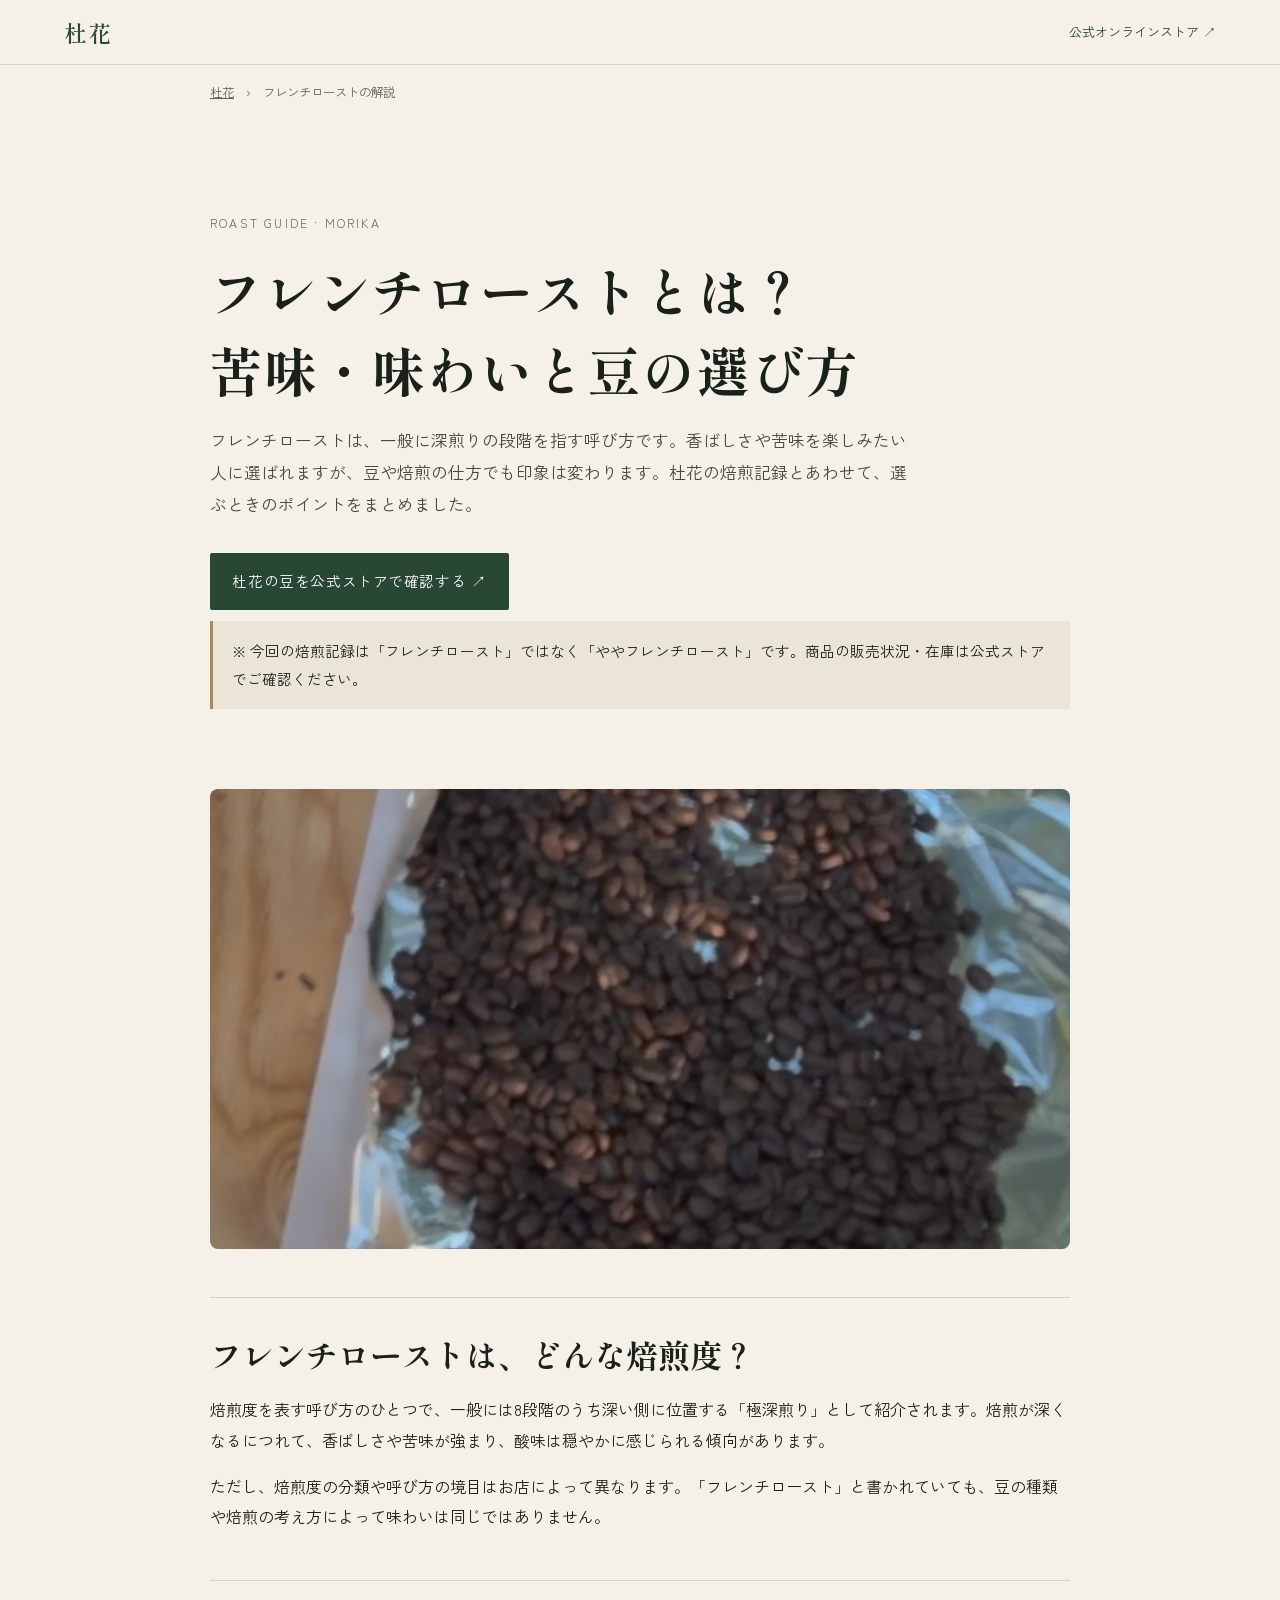
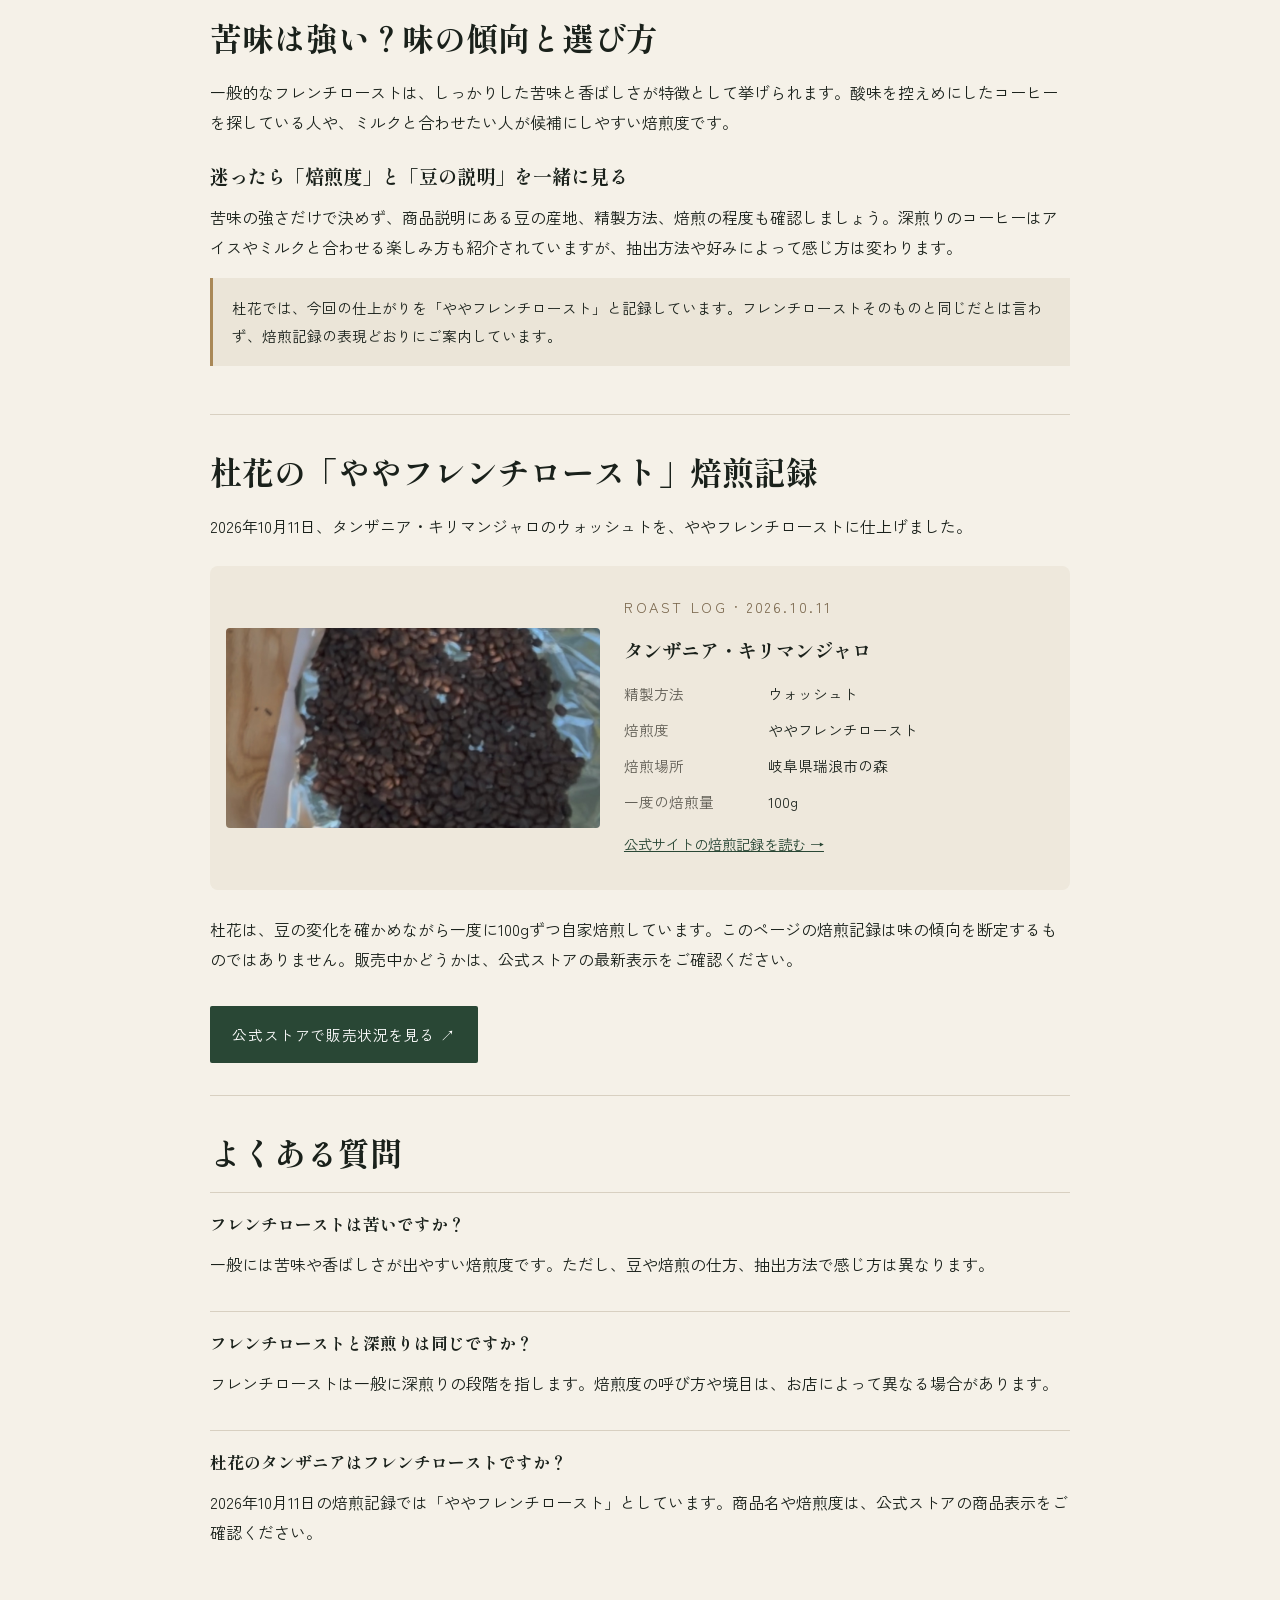
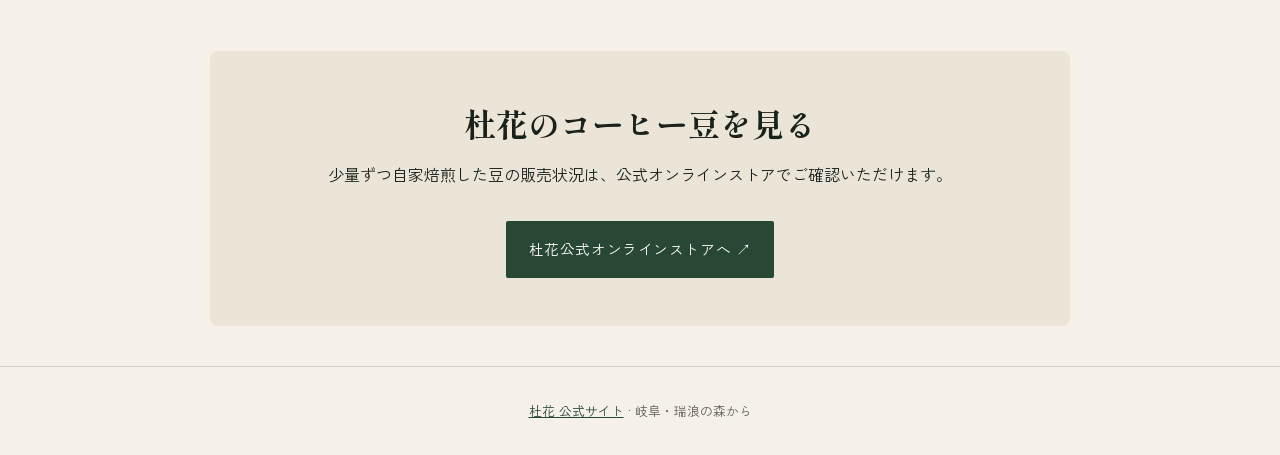
==== french-roast/index.html @ 442047da "Add Morika favicon and secure contact form" ====
<!doctype html>
<html lang="ja">
<head>
  <meta charset="utf-8">
  <meta name="viewport" content="width=device-width, initial-scale=1">
  <meta name="robots" content="index,follow,max-image-preview:large">
  <link rel="icon" type="image/png" href="/apple-touch-icon.png" sizes="180x180">
  <link rel="apple-touch-icon" href="/apple-touch-icon.png">
  <meta name="description" content="フレンチローストとはどんな焙煎度？苦味や酸味の傾向、豆の選び方を解説。杜花のタンザニア・キリマンジャロを「ややフレンチロースト」に仕上げた記録も紹介します。">
  <link rel="canonical" href="https://morika-lp.vercel.app/french-roast/">
  <meta property="og:type" content="article">
  <meta property="og:locale" content="ja_JP">
  <meta property="og:site_name" content="杜花">
  <meta property="og:title" content="フレンチローストとは？苦味・味わいと豆の選び方｜杜花">
  <meta property="og:description" content="フレンチローストの一般的な特徴と、杜花の「ややフレンチロースト」の焙煎記録をご紹介します。">
  <meta property="og:url" content="https://morika-lp.vercel.app/french-roast/">
  <meta property="og:image" content="https://morika-lp.vercel.app/images/roast-tanzania-kilimanjaro-2026-10-11.jpg">
  <title>フレンチローストとは？苦味・味わいと豆の選び方｜杜花</title>
  <link rel="preconnect" href="https://fonts.googleapis.com">
  <link rel="preconnect" href="https://fonts.gstatic.com" crossorigin>
  <link href="https://fonts.googleapis.com/css2?family=Shippori+Mincho:wght@400;600;700&family=Zen+Kaku+Gothic+New:wght@400;500;600&display=swap" rel="stylesheet">
  <script type="application/ld+json">
  {
    "@context":"https://schema.org",
    "@graph":[
      {
        "@type":"Article",
        "@id":"https://morika-lp.vercel.app/french-roast/#article",
        "headline":"フレンチローストとは？苦味・味わいと豆の選び方",
        "description":"フレンチローストの一般的な特徴と、杜花のタンザニア・キリマンジャロをややフレンチローストに仕上げた記録。",
        "inLanguage":"ja-JP",
        "mainEntityOfPage":"https://morika-lp.vercel.app/french-roast/",
        "image":"https://morika-lp.vercel.app/images/roast-tanzania-kilimanjaro-2026-10-11.jpg",
        "datePublished":"2026-10-21",
        "dateModified":"2026-10-21",
        "author":{"@type":"Organization","name":"杜花","url":"https://morika-lp.vercel.app/"},
        "publisher":{"@type":"Organization","name":"杜花","url":"https://morika-lp.vercel.app/"}
      },
      {
        "@type":"FAQPage",
        "mainEntity":[
          {"@type":"Question","name":"フレンチローストはどんな味ですか？","acceptedAnswer":{"@type":"Answer","text":"一般には深い焙煎による香ばしさや苦味が感じられやすく、酸味は穏やかになる傾向があります。豆や焙煎の仕方によって味わいは異なります。"}},
          {"@type":"Question","name":"フレンチローストと深煎りは同じですか？","acceptedAnswer":{"@type":"Answer","text":"フレンチローストは一般に深煎りの段階を指す呼び方です。ただし焙煎度の呼称や境目は店によって異なることがあります。"}},
          {"@type":"Question","name":"杜花のタンザニアはフレンチローストですか？","acceptedAnswer":{"@type":"Answer","text":"杜花の2026年10月11日の焙煎記録では、タンザニア・キリマンジャロのウォッシュトを「ややフレンチロースト」と記録しています。フレンチローストそのものではなく、ややフレンチローストという仕上がりです。"}}
        ]
      },
      {
        "@type":"BreadcrumbList",
        "itemListElement":[
          {"@type":"ListItem","position":1,"name":"杜花","item":"https://morika-lp.vercel.app/"},
          {"@type":"ListItem","position":2,"name":"フレンチローストの解説","item":"https://morika-lp.vercel.app/french-roast/"}
        ]
      }
    ]
  }
  </script>
  <style>
    :root{--ink:#1a211b;--forest:#294735;--paper:#f5f1e8;--line:#d8d0c1;--muted:#625f56}
    *{box-sizing:border-box}
    html{scroll-behavior:smooth}
    body{margin:0;background:var(--paper);color:var(--ink);font-family:"Zen Kaku Gothic New",sans-serif;line-height:1.9}
    a{color:var(--forest)}
    .topbar{padding:1rem clamp(1.25rem,5vw,4rem);border-bottom:1px solid var(--line);display:flex;justify-content:space-between;align-items:center}
    .brand{font:600 1.4rem "Shippori Mincho",serif;text-decoration:none;color:var(--forest);letter-spacing:.12em}
    .topbar a:last-child{font-size:.82rem;text-decoration:none}
    main{width:min(100% - 2rem,860px);margin:auto}
    .crumbs{padding:1rem 0;color:var(--muted);font-size:.78rem}
    .crumbs a{color:inherit}
    .article-head{padding:clamp(2rem,7vw,5rem) 0 2rem}
    .eyebrow{color:#7a674d;font-size:.76rem;letter-spacing:.18em;text-transform:uppercase}
    h1,h2,h3{font-family:"Shippori Mincho",serif;line-height:1.5}
    h1{font-size:clamp(2rem,5vw,3.3rem);margin:.6rem 0 1rem;letter-spacing:.02em}
    .lead{font-size:1.05rem;color:#48483f;max-width:700px}
    .button{display:inline-flex;align-items:center;justify-content:center;background:var(--forest);color:#fff;text-decoration:none;padding:.9rem 1.4rem;border-radius:2px;font-size:.92rem;letter-spacing:.04em;margin-top:1rem}
    .button:hover{background:#1c3325}
    .button:focus-visible,a:focus-visible{outline:3px solid #ae8852;outline-offset:3px}
    .hero-photo{margin:2rem 0 3rem;border-radius:8px;overflow:hidden;background:#ddd}
    .hero-photo img{display:block;width:100%;height:auto}
    article section{padding:2rem 0;border-top:1px solid var(--line)}
    h2{font-size:clamp(1.45rem,3.5vw,2rem);margin:0 0 1rem}
    h3{font-size:1.2rem;margin:1.5rem 0 .5rem}
    p{margin:.7rem 0 1rem}
    .note{padding:1rem 1.2rem;background:#ebe5d8;border-left:3px solid #a98857;font-size:.92rem}
    .roast-card{display:grid;grid-template-columns:minmax(0,1fr) minmax(0,1.15fr);gap:1.5rem;align-items:center;background:#eee8dc;padding:1rem;border-radius:8px;margin:1.5rem 0}
    .roast-card img{width:100%;height:auto;display:block;border-radius:4px}
    .roast-card h3{margin:.2rem 0}
    .roast-card p{font-size:.9rem}
    .facts{display:grid;grid-template-columns:8rem 1fr;gap:.5rem 1rem;font-size:.92rem}
    .facts dt{color:var(--muted)}.facts dd{margin:0}
    .faq-item{padding:1rem 0;border-top:1px solid var(--line)}
    .faq-item h3{margin:.2rem 0;font-size:1.05rem}
    .final-cta{text-align:center;padding:3rem 1rem;background:#ebe5d8;border-radius:8px;margin:2.5rem 0}
    .final-cta h2{margin-bottom:.5rem}
    footer{padding:2rem 1rem;text-align:center;border-top:1px solid var(--line);font-size:.8rem;color:var(--muted)}
    @media(max-width:600px){.roast-card{grid-template-columns:1fr}.facts{grid-template-columns:6.5rem 1fr}.topbar a:last-child{font-size:.72rem}}
    @media(prefers-reduced-motion:reduce){html{scroll-behavior:auto}}
  </style>
</head>
<body>
  <header class="topbar">
    <a class="brand" href="/" aria-label="杜花 公式サイトへ">杜花</a>
    <a href="https://morikacoffee.base.shop/?utm_source=morika-lp&amp;utm_medium=seo&amp;utm_campaign=french-roast&amp;utm_content=header" target="_blank" rel="noopener">公式オンラインストア ↗</a>
  </header>
  <main>
    <nav class="crumbs" aria-label="パンくずリスト"><a href="/">杜花</a>　›　フレンチローストの解説</nav>
    <article>
      <header class="article-head">
        <p class="eyebrow">Roast guide · Morika</p>
        <h1>フレンチローストとは？<br>苦味・味わいと豆の選び方</h1>
        <p class="lead">フレンチローストは、一般に深煎りの段階を指す呼び方です。香ばしさや苦味を楽しみたい人に選ばれますが、豆や焙煎の仕方でも印象は変わります。杜花の焙煎記録とあわせて、選ぶときのポイントをまとめました。</p>
        <a class="button" href="https://morikacoffee.base.shop/?utm_source=morika-lp&amp;utm_medium=seo&amp;utm_campaign=french-roast&amp;utm_content=top" target="_blank" rel="noopener">杜花の豆を公式ストアで確認する ↗</a>
        <p class="note">※ 今回の焙煎記録は「フレンチロースト」ではなく「ややフレンチロースト」です。商品の販売状況・在庫は公式ストアでご確認ください。</p>
      </header>
      <figure class="hero-photo">
        <img src="../images/roast-tanzania-kilimanjaro-2026-10-11.jpg" alt="ややフレンチローストに仕上げたタンザニア・キリマンジャロのコーヒー豆" width="964" height="516" fetchpriority="high">
      </figure>

      <section>
        <h2>フレンチローストは、どんな焙煎度？</h2>
        <p>焙煎度を表す呼び方のひとつで、一般には8段階のうち深い側に位置する「極深煎り」として紹介されます。焙煎が深くなるにつれて、香ばしさや苦味が強まり、酸味は穏やかに感じられる傾向があります。</p>
        <p>ただし、焙煎度の分類や呼び方の境目はお店によって異なります。「フレンチロースト」と書かれていても、豆の種類や焙煎の考え方によって味わいは同じではありません。</p>
      </section>

      <section>
        <h2>苦味は強い？味の傾向と選び方</h2>
        <p>一般的なフレンチローストは、しっかりした苦味と香ばしさが特徴として挙げられます。酸味を控えめにしたコーヒーを探している人や、ミルクと合わせたい人が候補にしやすい焙煎度です。</p>
        <h3>迷ったら「焙煎度」と「豆の説明」を一緒に見る</h3>
        <p>苦味の強さだけで決めず、商品説明にある豆の産地、精製方法、焙煎の程度も確認しましょう。深煎りのコーヒーはアイスやミルクと合わせる楽しみ方も紹介されていますが、抽出方法や好みによって感じ方は変わります。</p>
        <p class="note">杜花では、今回の仕上がりを「ややフレンチロースト」と記録しています。フレンチローストそのものと同じだとは言わず、焙煎記録の表現どおりにご案内しています。</p>
      </section>

      <section>
        <h2>杜花の「ややフレンチロースト」焙煎記録</h2>
        <p>2026年10月11日、タンザニア・キリマンジャロのウォッシュトを、ややフレンチローストに仕上げました。</p>
        <div class="roast-card">
          <img src="../images/roast-tanzania-kilimanjaro-2026-10-11.jpg" alt="2026年10月11日に焙煎したタンザニア・キリマンジャロ" width="964" height="516" loading="lazy" decoding="async">
          <div>
            <p class="eyebrow">Roast log · 2026.10.11</p>
            <h3>タンザニア・キリマンジャロ</h3>
            <dl class="facts"><dt>精製方法</dt><dd>ウォッシュト</dd><dt>焙煎度</dt><dd>ややフレンチロースト</dd><dt>焙煎場所</dt><dd>岐阜県瑞浪市の森</dd><dt>一度の焙煎量</dt><dd>100g</dd></dl>
            <p><a href="/#roast-log-2026-10-11-tanzania">公式サイトの焙煎記録を読む →</a></p>
          </div>
        </div>
        <p>杜花は、豆の変化を確かめながら一度に100gずつ自家焙煎しています。このページの焙煎記録は味の傾向を断定するものではありません。販売中かどうかは、公式ストアの最新表示をご確認ください。</p>
        <a class="button" href="https://morikacoffee.base.shop/?utm_source=morika-lp&amp;utm_medium=seo&amp;utm_campaign=french-roast&amp;utm_content=roast-log" target="_blank" rel="noopener">公式ストアで販売状況を見る ↗</a>
      </section>

      <section>
        <h2>よくある質問</h2>
        <div class="faq-item"><h3>フレンチローストは苦いですか？</h3><p>一般には苦味や香ばしさが出やすい焙煎度です。ただし、豆や焙煎の仕方、抽出方法で感じ方は異なります。</p></div>
        <div class="faq-item"><h3>フレンチローストと深煎りは同じですか？</h3><p>フレンチローストは一般に深煎りの段階を指します。焙煎度の呼び方や境目は、お店によって異なる場合があります。</p></div>
        <div class="faq-item"><h3>杜花のタンザニアはフレンチローストですか？</h3><p>2026年10月11日の焙煎記録では「ややフレンチロースト」としています。商品名や焙煎度は、公式ストアの商品表示をご確認ください。</p></div>
      </section>

      <aside class="final-cta">
        <h2>杜花のコーヒー豆を見る</h2>
        <p>少量ずつ自家焙煎した豆の販売状況は、公式オンラインストアでご確認いただけます。</p>
        <a class="button" href="https://morikacoffee.base.shop/?utm_source=morika-lp&amp;utm_medium=seo&amp;utm_campaign=french-roast&amp;utm_content=bottom" target="_blank" rel="noopener">杜花公式オンラインストアへ ↗</a>
      </aside>
    </article>
  </main>
  <footer><a href="/">杜花 公式サイト</a> · 岐阜・瑞浪の森から</footer>
</body>
</html>
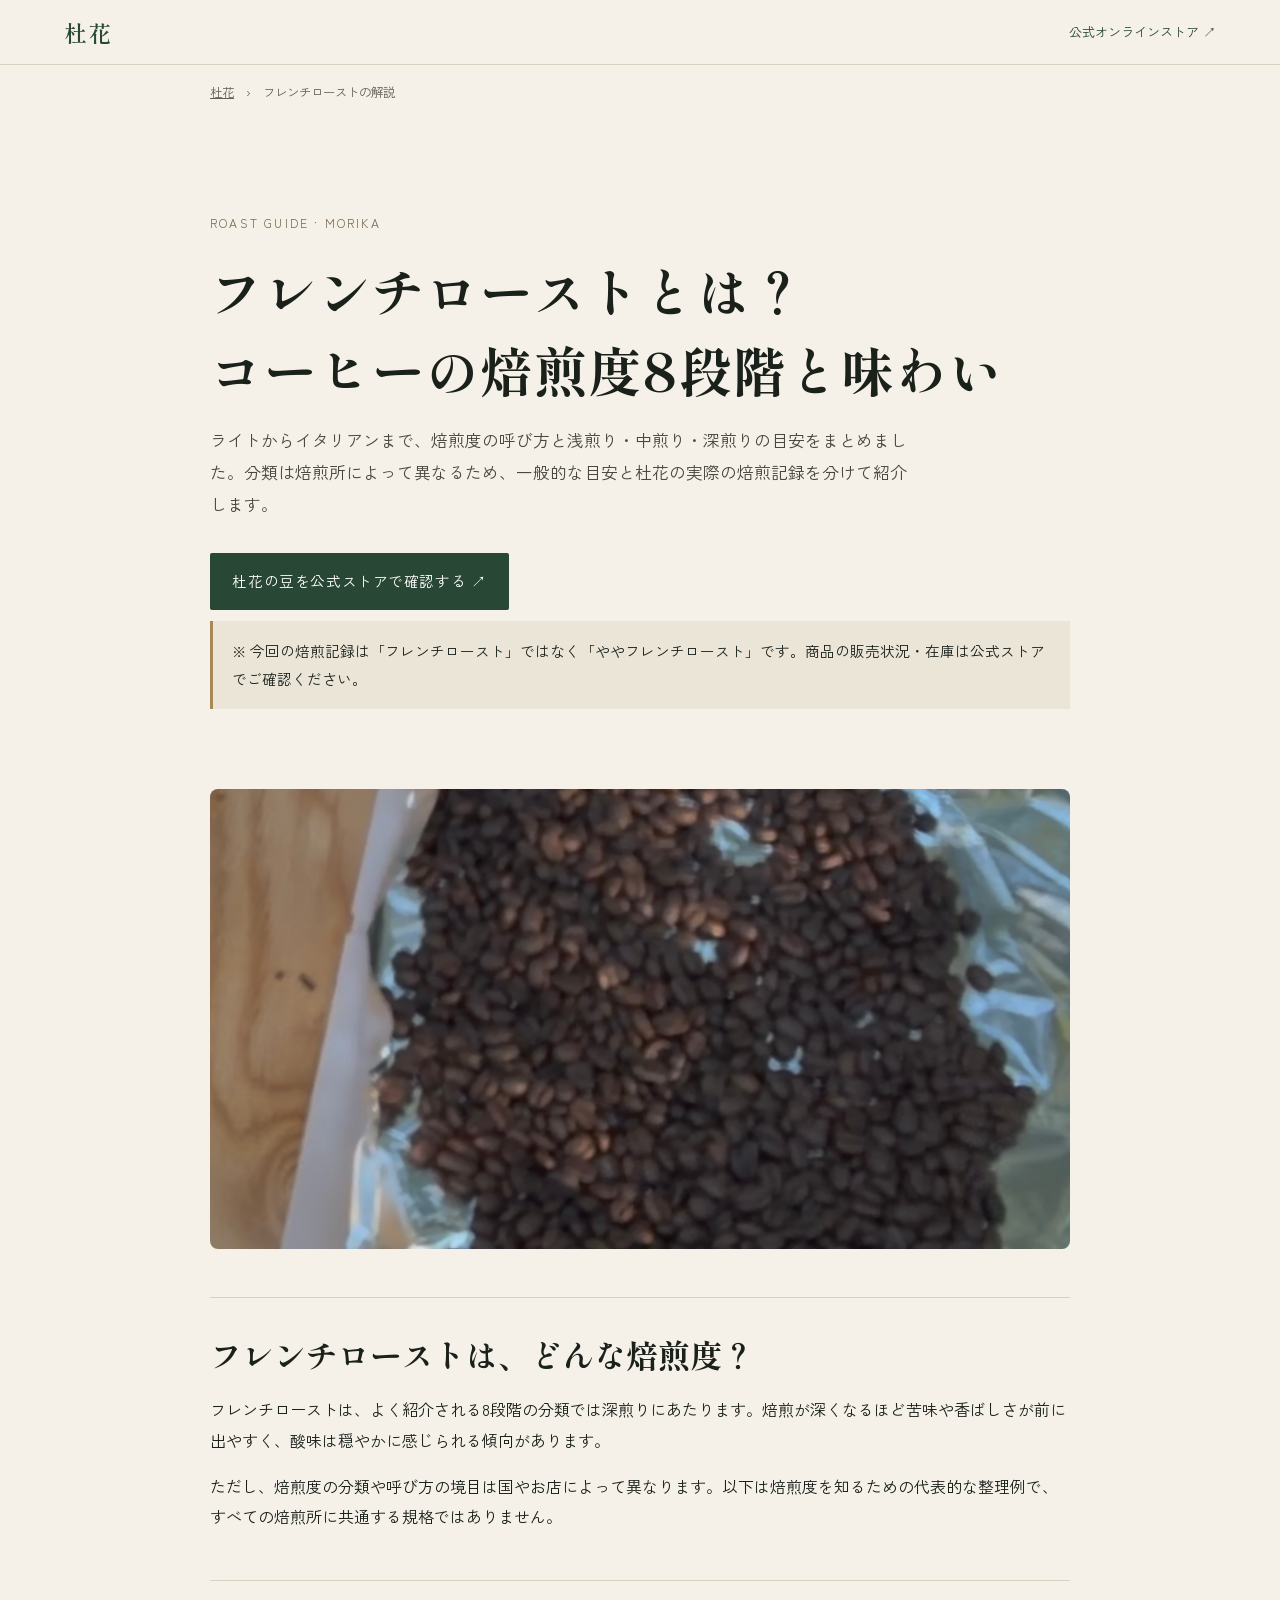
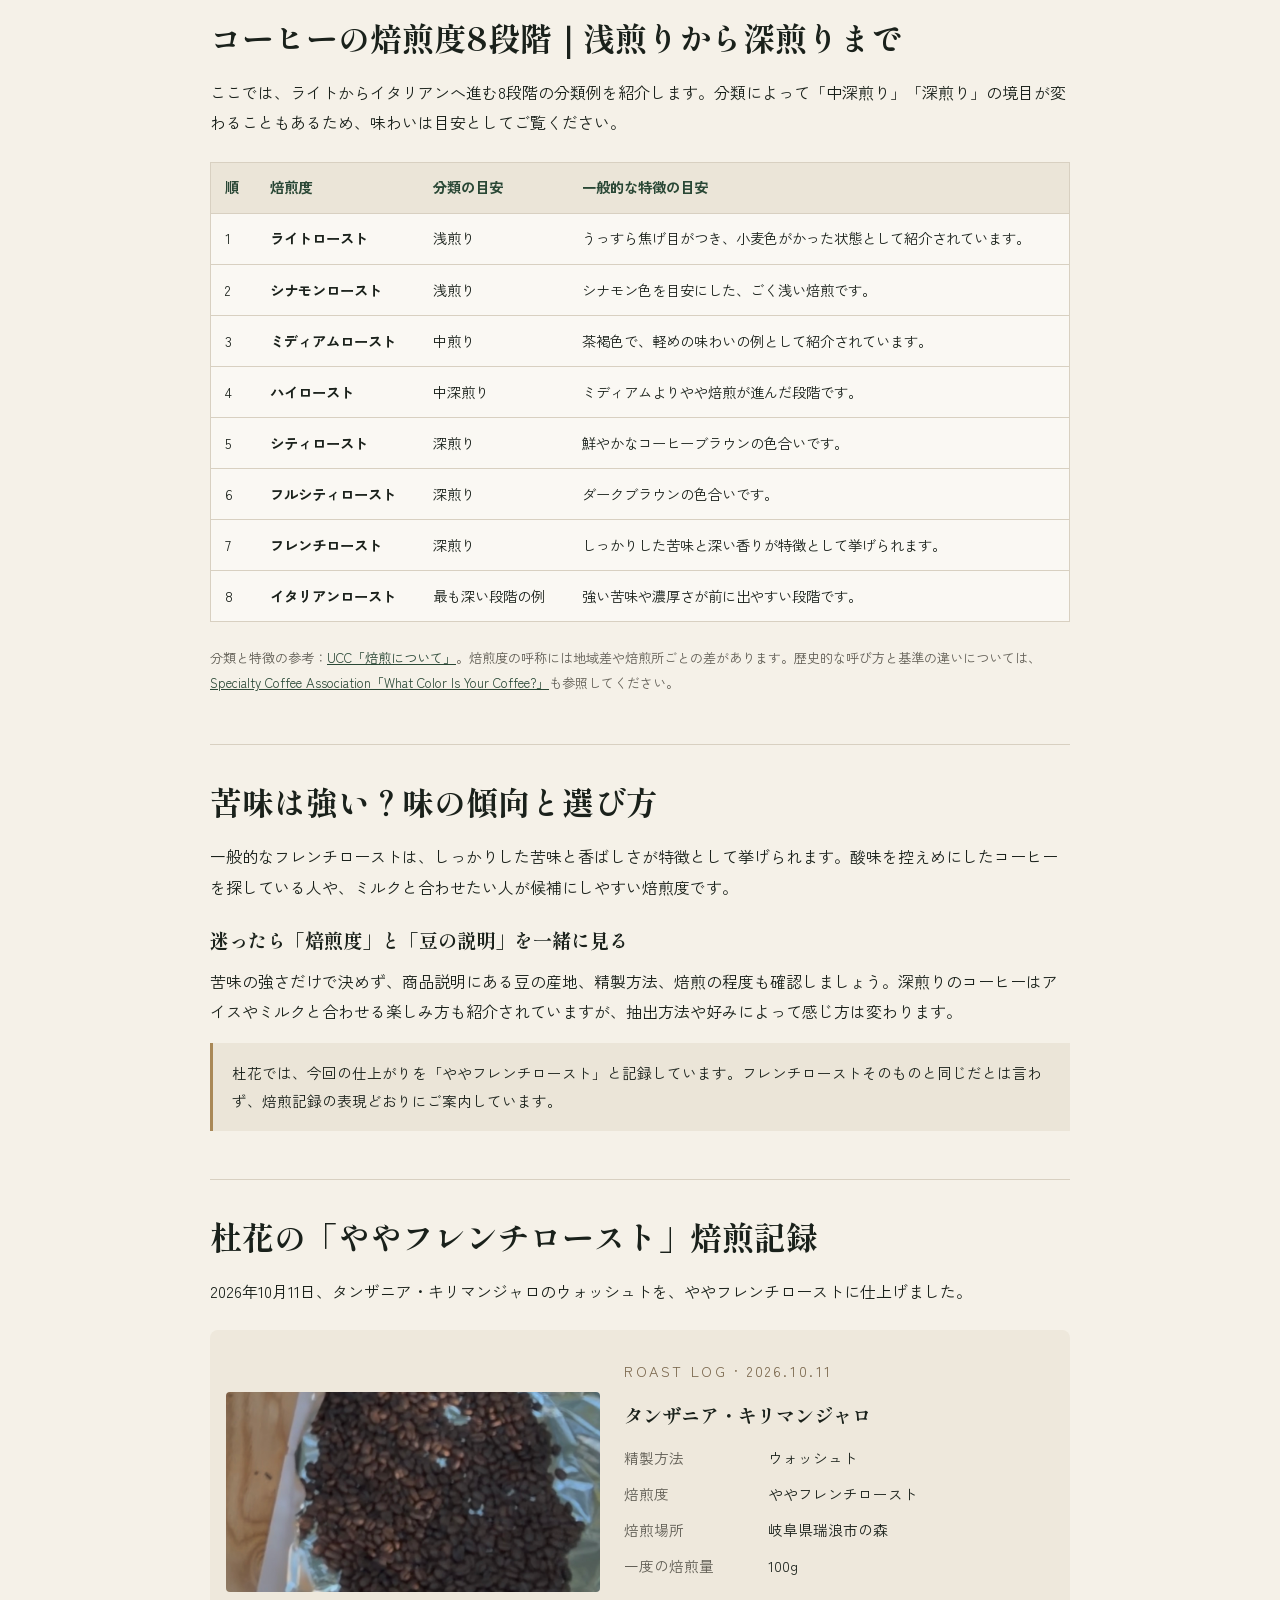
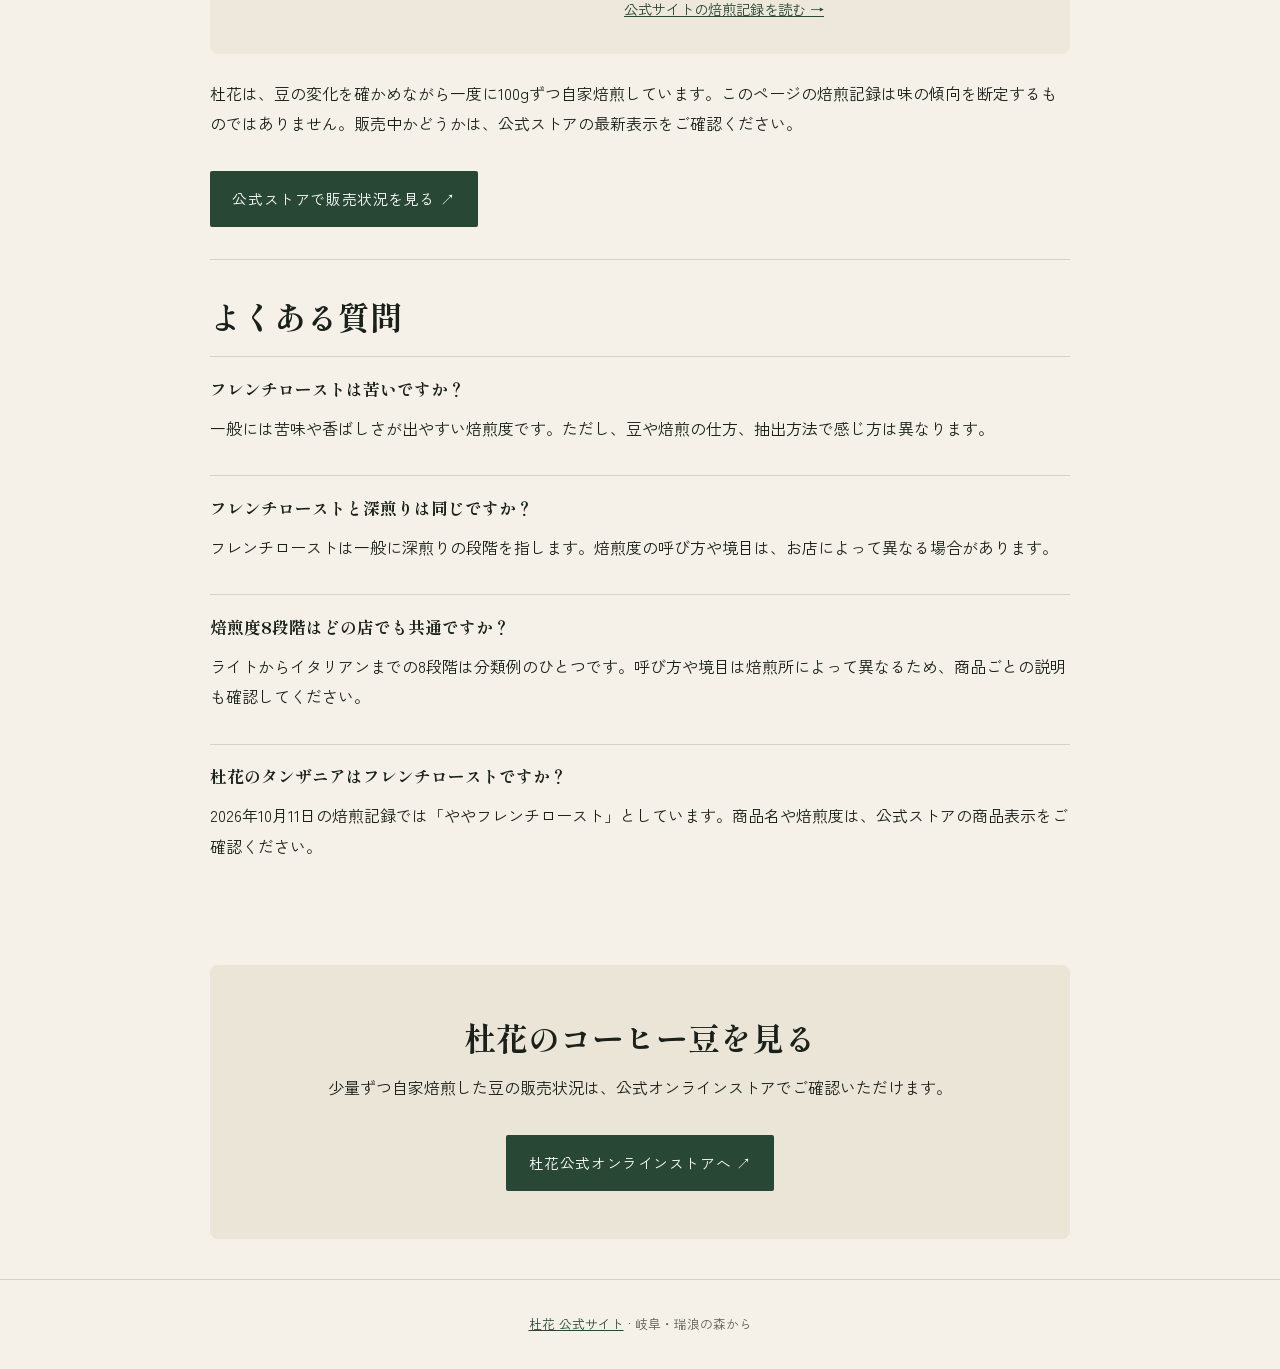
==== commit bfd816e1: "Add coffee roast level guide" ====
--- a/french-roast/index.html
+++ b/french-roast/index.html
@@ -6,16 +6,16 @@
   <meta name="robots" content="index,follow,max-image-preview:large">
   <link rel="icon" type="image/png" href="/apple-touch-icon.png" sizes="180x180">
   <link rel="apple-touch-icon" href="/apple-touch-icon.png">
-  <meta name="description" content="フレンチローストとはどんな焙煎度？苦味や酸味の傾向、豆の選び方を解説。杜花のタンザニア・キリマンジャロを「ややフレンチロースト」に仕上げた記録も紹介します。">
+  <meta name="description" content="フレンチローストとは？コーヒーの焙煎度8段階（ライト〜イタリアン）と浅煎り・中煎り・深煎りの違いを解説。杜花の「ややフレンチロースト」の記録も紹介します。">
   <link rel="canonical" href="https://morika-lp.vercel.app/french-roast/">
   <meta property="og:type" content="article">
   <meta property="og:locale" content="ja_JP">
   <meta property="og:site_name" content="杜花">
-  <meta property="og:title" content="フレンチローストとは？苦味・味わいと豆の選び方｜杜花">
-  <meta property="og:description" content="フレンチローストの一般的な特徴と、杜花の「ややフレンチロースト」の焙煎記録をご紹介します。">
+  <meta property="og:title" content="フレンチローストとは？コーヒー焙煎度8段階と味わい｜杜花">
+  <meta property="og:description" content="ライトからイタリアンまで、コーヒーの焙煎度8段階を比較。杜花の「ややフレンチロースト」の焙煎記録も紹介します。">
   <meta property="og:url" content="https://morika-lp.vercel.app/french-roast/">
   <meta property="og:image" content="https://morika-lp.vercel.app/images/roast-tanzania-kilimanjaro-2026-10-11.jpg">
-  <title>フレンチローストとは？苦味・味わいと豆の選び方｜杜花</title>
+  <title>フレンチローストとは？コーヒー焙煎度8段階と味わい｜杜花</title>
   <link rel="preconnect" href="https://fonts.googleapis.com">
   <link rel="preconnect" href="https://fonts.gstatic.com" crossorigin>
   <link href="https://fonts.googleapis.com/css2?family=Shippori+Mincho:wght@400;600;700&family=Zen+Kaku+Gothic+New:wght@400;500;600&display=swap" rel="stylesheet">
@@ -26,13 +26,13 @@
       {
         "@type":"Article",
         "@id":"https://morika-lp.vercel.app/french-roast/#article",
-        "headline":"フレンチローストとは？苦味・味わいと豆の選び方",
-        "description":"フレンチローストの一般的な特徴と、杜花のタンザニア・キリマンジャロをややフレンチローストに仕上げた記録。",
+        "headline":"フレンチローストとは？コーヒー焙煎度8段階と味わい",
+        "description":"ライトからイタリアンまでの焙煎度8段階と、杜花のタンザニア・キリマンジャロをややフレンチローストに仕上げた記録。",
         "inLanguage":"ja-JP",
         "mainEntityOfPage":"https://morika-lp.vercel.app/french-roast/",
         "image":"https://morika-lp.vercel.app/images/roast-tanzania-kilimanjaro-2026-10-11.jpg",
         "datePublished":"2026-10-21",
-        "dateModified":"2026-10-21",
+        "dateModified":"2026-11-02",
         "author":{"@type":"Organization","name":"杜花","url":"https://morika-lp.vercel.app/"},
         "publisher":{"@type":"Organization","name":"杜花","url":"https://morika-lp.vercel.app/"}
       },
@@ -41,6 +41,7 @@
         "mainEntity":[
           {"@type":"Question","name":"フレンチローストはどんな味ですか？","acceptedAnswer":{"@type":"Answer","text":"一般には深い焙煎による香ばしさや苦味が感じられやすく、酸味は穏やかになる傾向があります。豆や焙煎の仕方によって味わいは異なります。"}},
           {"@type":"Question","name":"フレンチローストと深煎りは同じですか？","acceptedAnswer":{"@type":"Answer","text":"フレンチローストは一般に深煎りの段階を指す呼び方です。ただし焙煎度の呼称や境目は店によって異なることがあります。"}},
+          {"@type":"Question","name":"コーヒーの焙煎度8段階はどの店でも共通ですか？","acceptedAnswer":{"@type":"Answer","text":"ライトからイタリアンまでの8段階は分類例のひとつです。焙煎度の呼び方や境目は、国や焙煎所によって異なります。商品を選ぶときは各店の商品説明も確認してください。"}},
           {"@type":"Question","name":"杜花のタンザニアはフレンチローストですか？","acceptedAnswer":{"@type":"Answer","text":"杜花の2026年10月11日の焙煎記録では、タンザニア・キリマンジャロのウォッシュトを「ややフレンチロースト」と記録しています。フレンチローストそのものではなく、ややフレンチローストという仕上がりです。"}}
         ]
       },
@@ -87,6 +88,13 @@
     .roast-card p{font-size:.9rem}
     .facts{display:grid;grid-template-columns:8rem 1fr;gap:.5rem 1rem;font-size:.92rem}
     .facts dt{color:var(--muted)}.facts dd{margin:0}
+    .roast-table-wrap{overflow-x:auto;margin:1.5rem 0;border:1px solid var(--line);background:rgba(255,255,255,.45)}
+    .roast-level-table{width:100%;min-width:650px;border-collapse:collapse;font-size:.9rem;line-height:1.7}
+    .roast-level-table th,.roast-level-table td{padding:.8rem .9rem;border-bottom:1px solid var(--line);text-align:left;vertical-align:top}
+    .roast-level-table thead th{background:#ebe5d8;color:var(--forest);font-weight:600}
+    .roast-level-table tbody th{font-weight:600;white-space:nowrap}
+    .roast-level-table tbody tr:last-child th,.roast-level-table tbody tr:last-child td{border-bottom:0}
+    .source-note{font-size:.82rem;color:var(--muted)}
     .faq-item{padding:1rem 0;border-top:1px solid var(--line)}
     .faq-item h3{margin:.2rem 0;font-size:1.05rem}
     .final-cta{text-align:center;padding:3rem 1rem;background:#ebe5d8;border-radius:8px;margin:2.5rem 0}
@@ -106,8 +114,8 @@
     <article>
       <header class="article-head">
         <p class="eyebrow">Roast guide · Morika</p>
-        <h1>フレンチローストとは？<br>苦味・味わいと豆の選び方</h1>
-        <p class="lead">フレンチローストは、一般に深煎りの段階を指す呼び方です。香ばしさや苦味を楽しみたい人に選ばれますが、豆や焙煎の仕方でも印象は変わります。杜花の焙煎記録とあわせて、選ぶときのポイントをまとめました。</p>
+        <h1>フレンチローストとは？<br>コーヒーの焙煎度8段階と味わい</h1>
+        <p class="lead">ライトからイタリアンまで、焙煎度の呼び方と浅煎り・中煎り・深煎りの目安をまとめました。分類は焙煎所によって異なるため、一般的な目安と杜花の実際の焙煎記録を分けて紹介します。</p>
         <a class="button" href="https://morikacoffee.base.shop/?utm_source=morika-lp&amp;utm_medium=seo&amp;utm_campaign=french-roast&amp;utm_content=top" target="_blank" rel="noopener">杜花の豆を公式ストアで確認する ↗</a>
         <p class="note">※ 今回の焙煎記録は「フレンチロースト」ではなく「ややフレンチロースト」です。商品の販売状況・在庫は公式ストアでご確認ください。</p>
       </header>
@@ -117,8 +125,29 @@
 
       <section>
         <h2>フレンチローストは、どんな焙煎度？</h2>
-        <p>焙煎度を表す呼び方のひとつで、一般には8段階のうち深い側に位置する「極深煎り」として紹介されます。焙煎が深くなるにつれて、香ばしさや苦味が強まり、酸味は穏やかに感じられる傾向があります。</p>
-        <p>ただし、焙煎度の分類や呼び方の境目はお店によって異なります。「フレンチロースト」と書かれていても、豆の種類や焙煎の考え方によって味わいは同じではありません。</p>
+        <p>フレンチローストは、よく紹介される8段階の分類では深煎りにあたります。焙煎が深くなるほど苦味や香ばしさが前に出やすく、酸味は穏やかに感じられる傾向があります。</p>
+        <p>ただし、焙煎度の分類や呼び方の境目は国やお店によって異なります。以下は焙煎度を知るための代表的な整理例で、すべての焙煎所に共通する規格ではありません。</p>
+      </section>
+
+      <section id="roast-levels">
+        <h2>コーヒーの焙煎度8段階｜浅煎りから深煎りまで</h2>
+        <p>ここでは、ライトからイタリアンへ進む8段階の分類例を紹介します。分類によって「中深煎り」「深煎り」の境目が変わることもあるため、味わいは目安としてご覧ください。</p>
+        <div class="roast-table-wrap" role="region" aria-label="焙煎度8段階の比較表。横にスクロールできます" tabindex="0">
+          <table class="roast-level-table">
+            <thead><tr><th scope="col">順</th><th scope="col">焙煎度</th><th scope="col">分類の目安</th><th scope="col">一般的な特徴の目安</th></tr></thead>
+            <tbody>
+              <tr><td>1</td><th scope="row">ライトロースト</th><td>浅煎り</td><td>うっすら焦げ目がつき、小麦色がかった状態として紹介されています。</td></tr>
+              <tr><td>2</td><th scope="row">シナモンロースト</th><td>浅煎り</td><td>シナモン色を目安にした、ごく浅い焙煎です。</td></tr>
+              <tr><td>3</td><th scope="row">ミディアムロースト</th><td>中煎り</td><td>茶褐色で、軽めの味わいの例として紹介されています。</td></tr>
+              <tr><td>4</td><th scope="row">ハイロースト</th><td>中深煎り</td><td>ミディアムよりやや焙煎が進んだ段階です。</td></tr>
+              <tr><td>5</td><th scope="row">シティロースト</th><td>深煎り</td><td>鮮やかなコーヒーブラウンの色合いです。</td></tr>
+              <tr><td>6</td><th scope="row">フルシティロースト</th><td>深煎り</td><td>ダークブラウンの色合いです。</td></tr>
+              <tr><td>7</td><th scope="row">フレンチロースト</th><td>深煎り</td><td>しっかりした苦味と深い香りが特徴として挙げられます。</td></tr>
+              <tr><td>8</td><th scope="row">イタリアンロースト</th><td>最も深い段階の例</td><td>強い苦味や濃厚さが前に出やすい段階です。</td></tr>
+            </tbody>
+          </table>
+        </div>
+        <p class="source-note">分類と特徴の参考：<a href="https://www.ucc.co.jp/enjoy/brew/goodcofee_knowledge_05.html" target="_blank" rel="noopener">UCC「焙煎について」</a>。焙煎度の呼称には地域差や焙煎所ごとの差があります。歴史的な呼び方と基準の違いについては、<a href="https://sca.coffee/sca-news/25/issue-21/what-color-is-your-coffee" target="_blank" rel="noopener">Specialty Coffee Association「What Color Is Your Coffee?」</a>も参照してください。</p>
       </section>
 
       <section>
@@ -149,6 +178,7 @@
         <h2>よくある質問</h2>
         <div class="faq-item"><h3>フレンチローストは苦いですか？</h3><p>一般には苦味や香ばしさが出やすい焙煎度です。ただし、豆や焙煎の仕方、抽出方法で感じ方は異なります。</p></div>
         <div class="faq-item"><h3>フレンチローストと深煎りは同じですか？</h3><p>フレンチローストは一般に深煎りの段階を指します。焙煎度の呼び方や境目は、お店によって異なる場合があります。</p></div>
+        <div class="faq-item"><h3>焙煎度8段階はどの店でも共通ですか？</h3><p>ライトからイタリアンまでの8段階は分類例のひとつです。呼び方や境目は焙煎所によって異なるため、商品ごとの説明も確認してください。</p></div>
         <div class="faq-item"><h3>杜花のタンザニアはフレンチローストですか？</h3><p>2026年10月11日の焙煎記録では「ややフレンチロースト」としています。商品名や焙煎度は、公式ストアの商品表示をご確認ください。</p></div>
       </section>
 
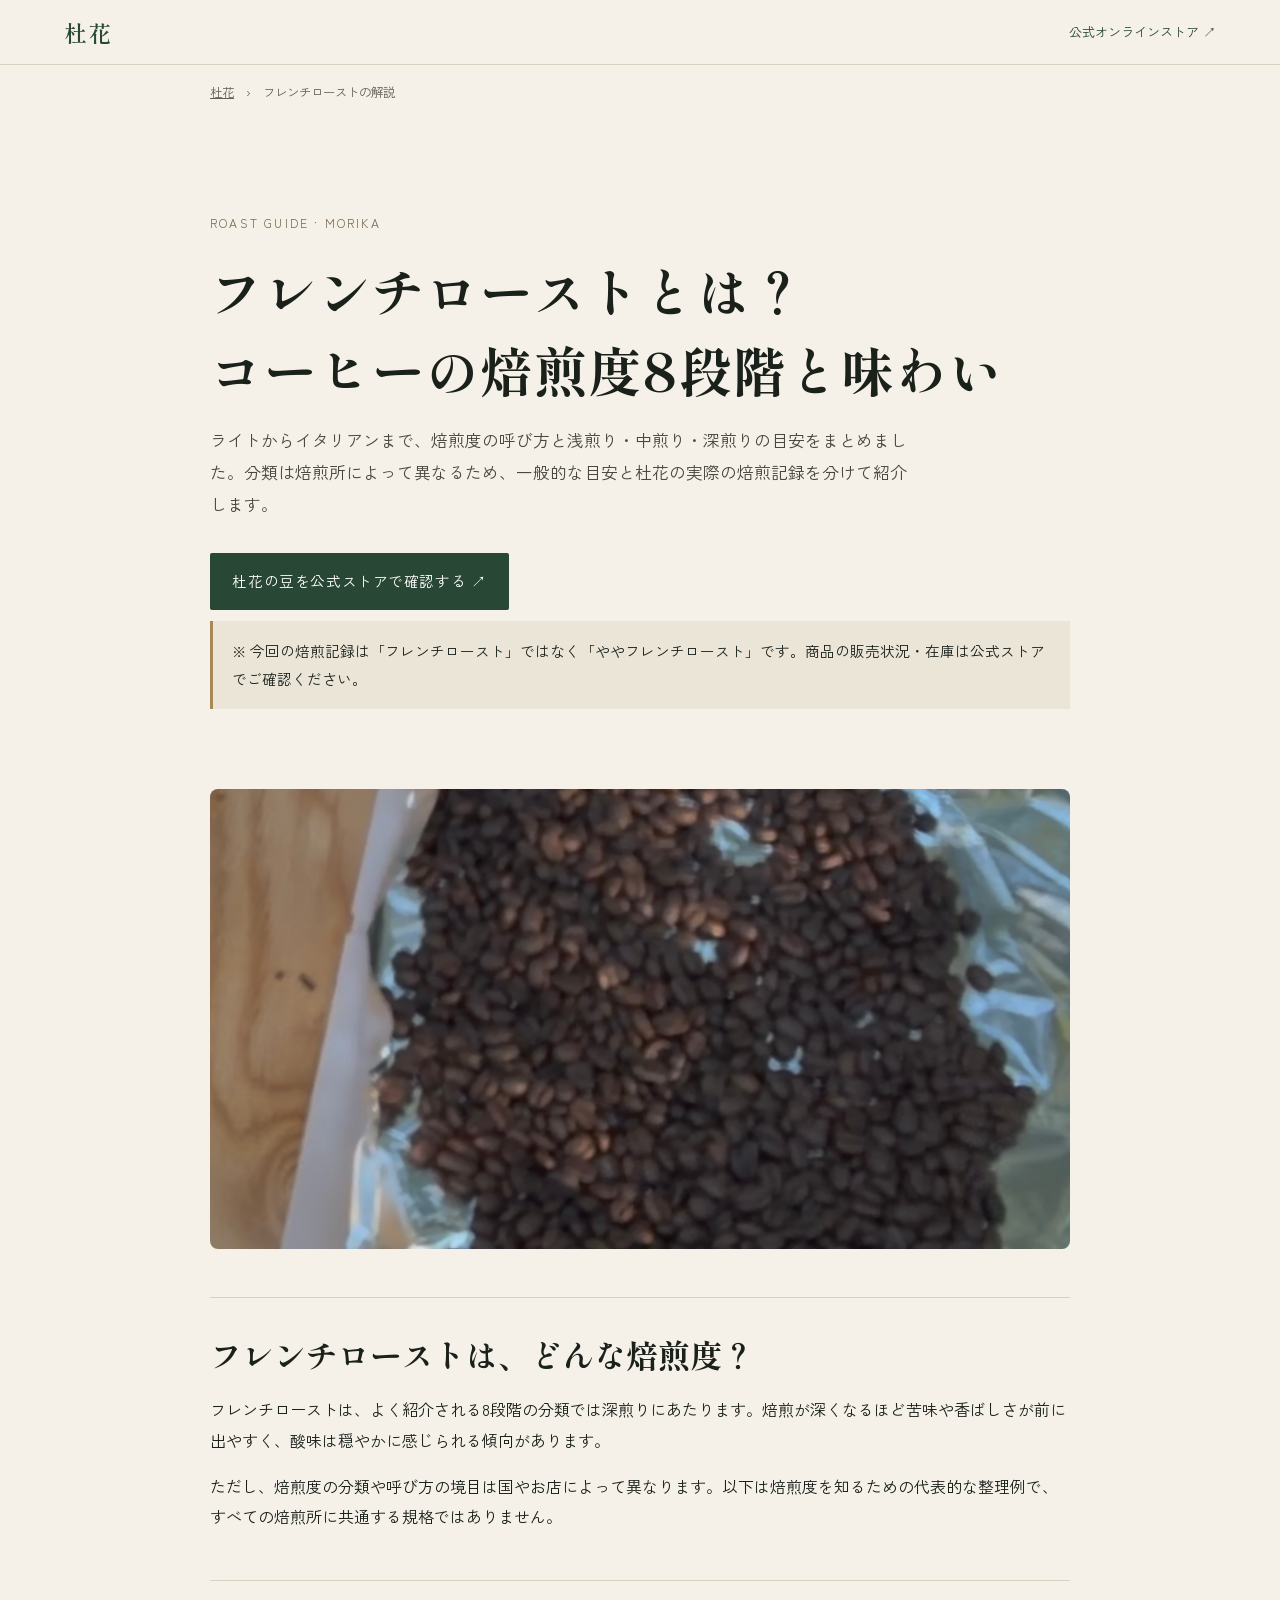
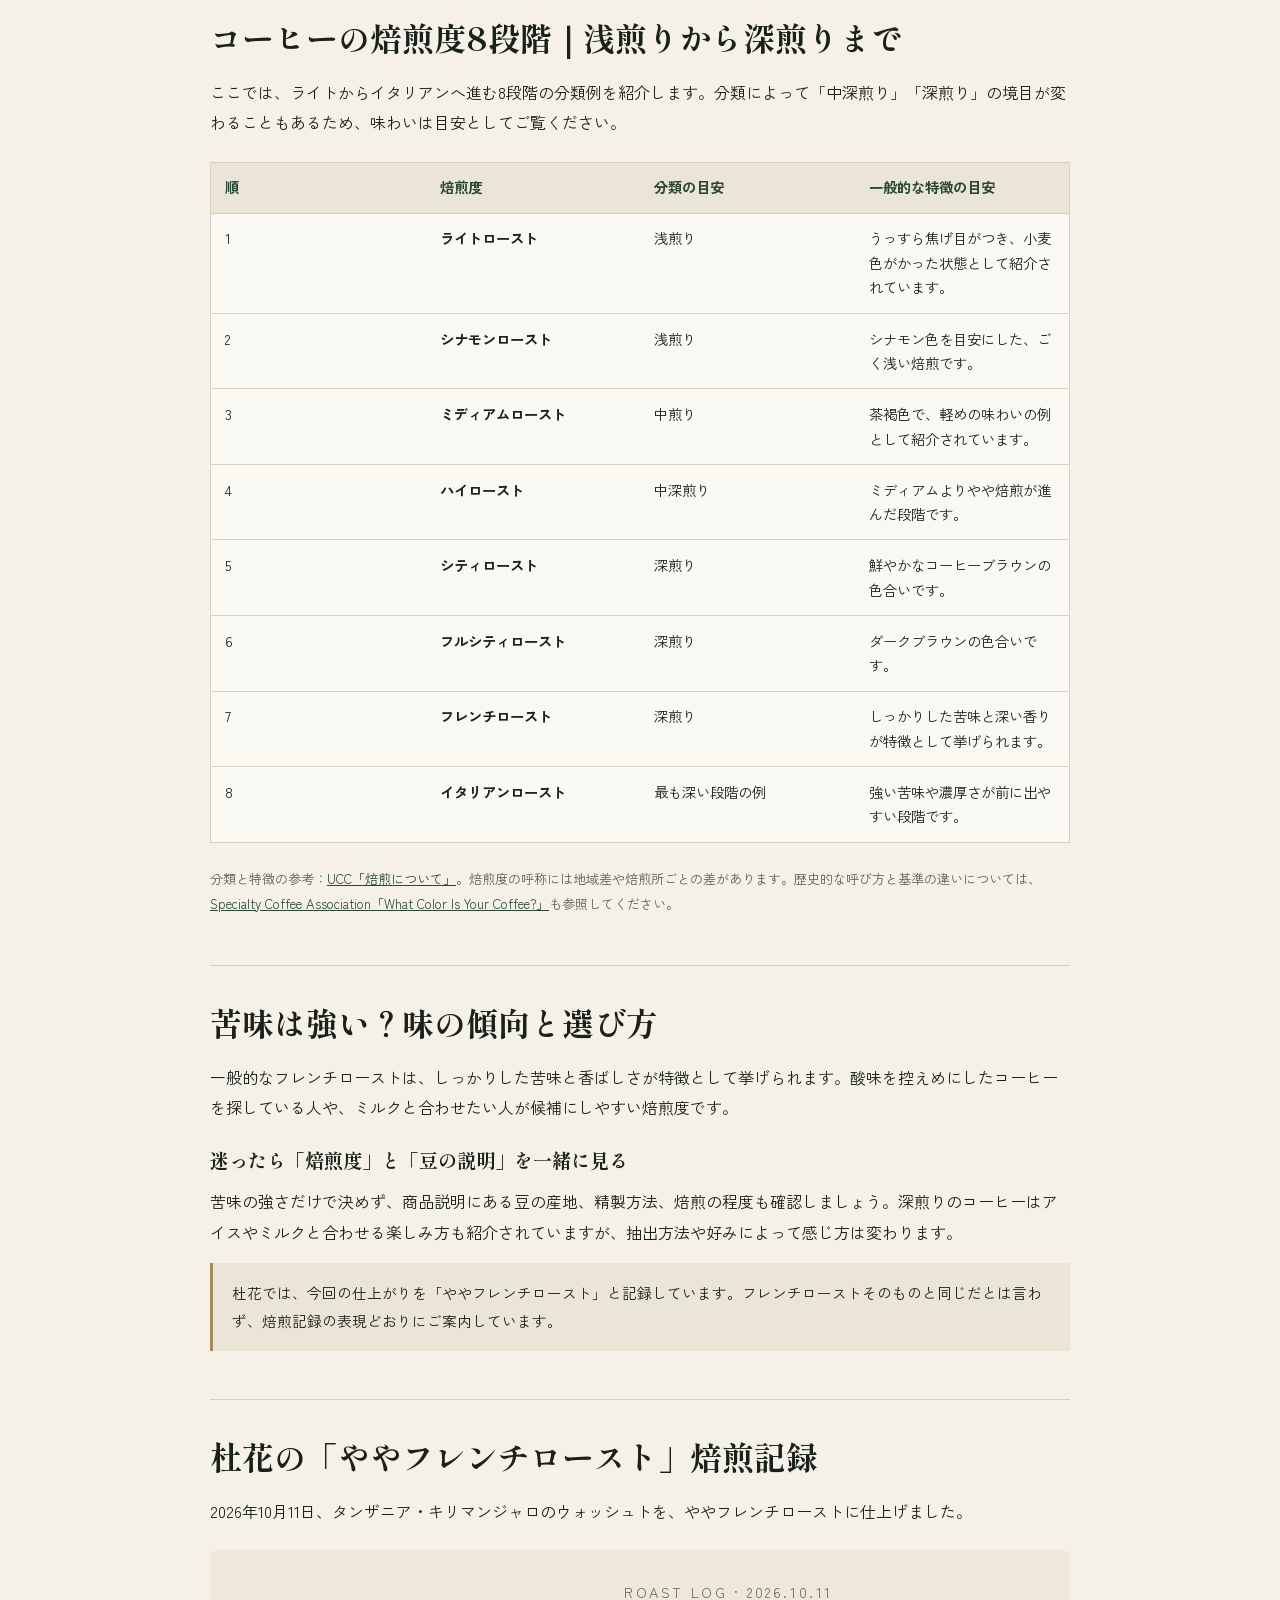
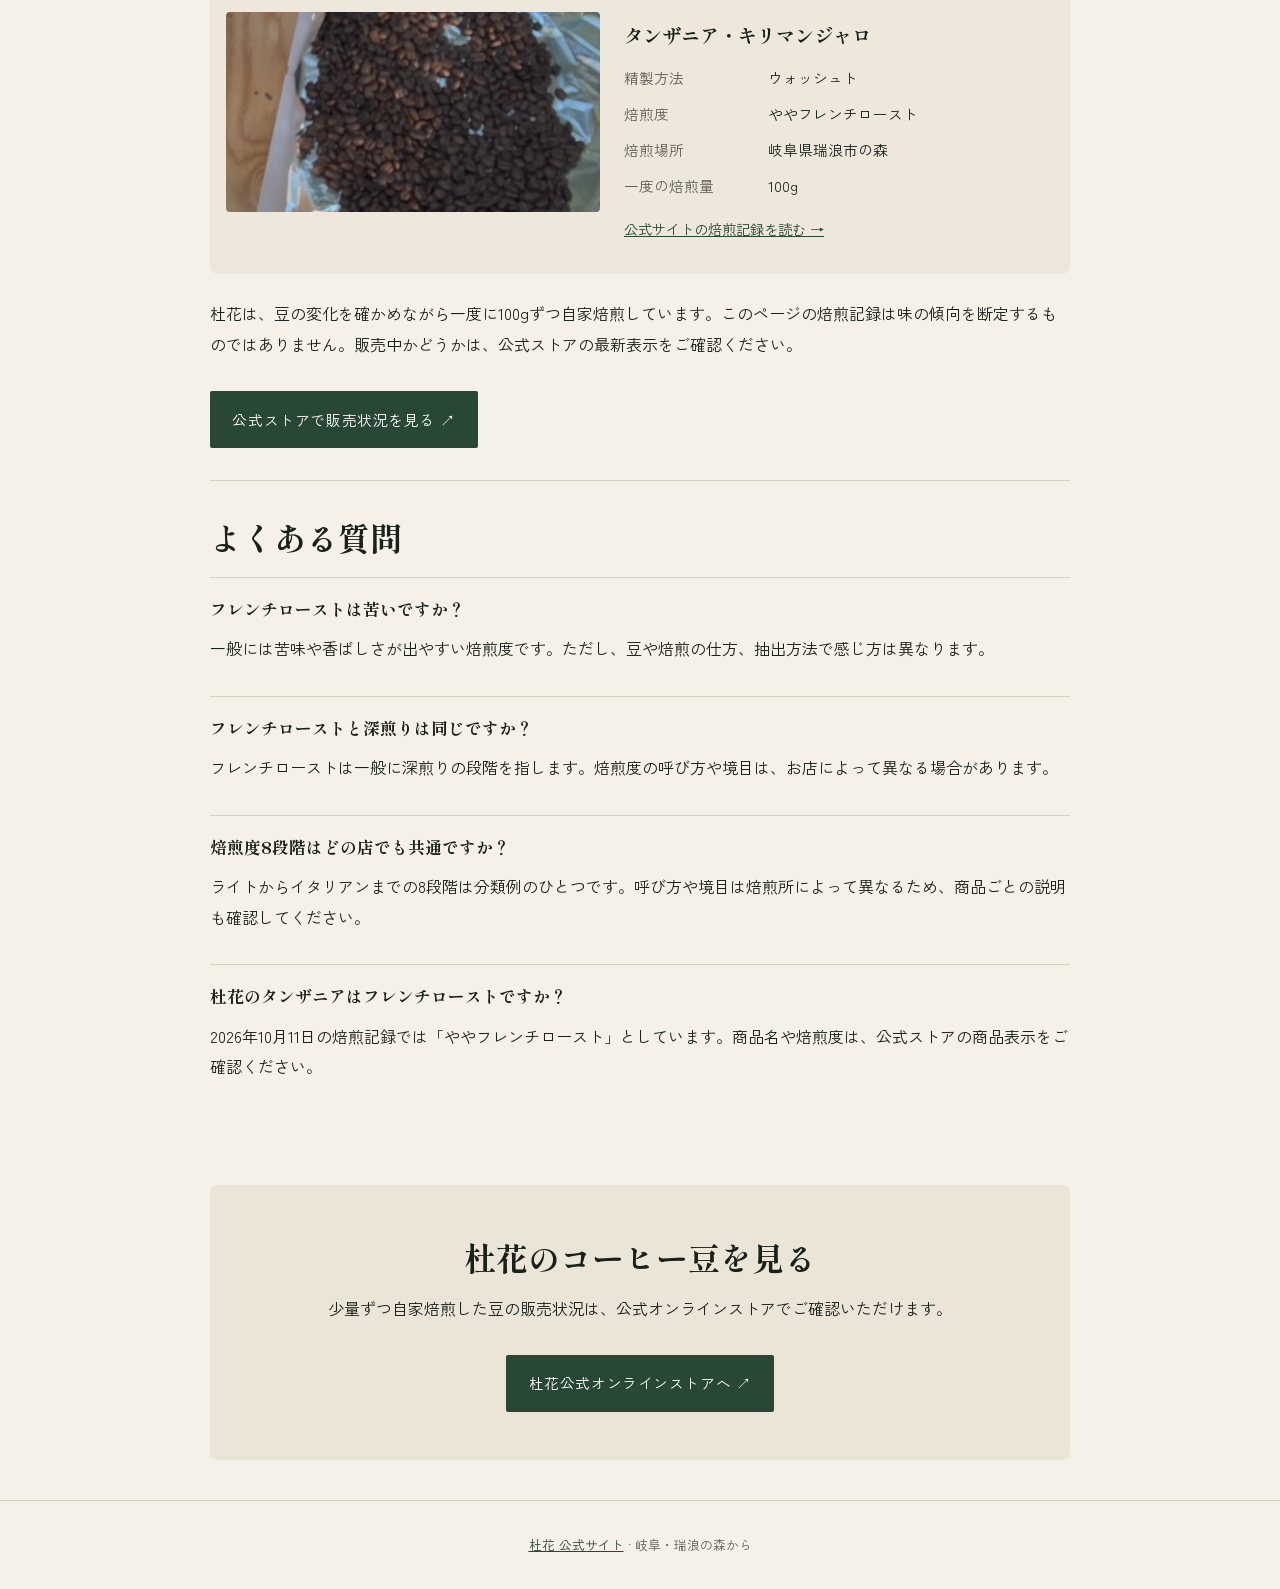
==== commit 6faee0fe: "Fix roast guide mobile layout" ====
--- a/french-roast/index.html
+++ b/french-roast/index.html
@@ -88,8 +88,8 @@
     .roast-card p{font-size:.9rem}
     .facts{display:grid;grid-template-columns:8rem 1fr;gap:.5rem 1rem;font-size:.92rem}
     .facts dt{color:var(--muted)}.facts dd{margin:0}
-    .roast-table-wrap{overflow-x:auto;margin:1.5rem 0;border:1px solid var(--line);background:rgba(255,255,255,.45)}
-    .roast-level-table{width:100%;min-width:650px;border-collapse:collapse;font-size:.9rem;line-height:1.7}
+    .roast-table-wrap{margin:1.5rem 0;border:1px solid var(--line);background:rgba(255,255,255,.45)}
+    .roast-level-table{width:100%;border-collapse:collapse;table-layout:fixed;font-size:.9rem;line-height:1.7}
     .roast-level-table th,.roast-level-table td{padding:.8rem .9rem;border-bottom:1px solid var(--line);text-align:left;vertical-align:top}
     .roast-level-table thead th{background:#ebe5d8;color:var(--forest);font-weight:600}
     .roast-level-table tbody th{font-weight:600;white-space:nowrap}
@@ -100,7 +100,23 @@
     .final-cta{text-align:center;padding:3rem 1rem;background:#ebe5d8;border-radius:8px;margin:2.5rem 0}
     .final-cta h2{margin-bottom:.5rem}
     footer{padding:2rem 1rem;text-align:center;border-top:1px solid var(--line);font-size:.8rem;color:var(--muted)}
-    @media(max-width:600px){.roast-card{grid-template-columns:1fr}.facts{grid-template-columns:6.5rem 1fr}.topbar a:last-child{font-size:.72rem}}
+    @media(min-width:601px){.roast-table-wrap{overflow-x:auto}.roast-level-table{min-width:650px}}
+    @media(max-width:600px){
+      .roast-card{grid-template-columns:1fr}
+      .facts{grid-template-columns:6.5rem 1fr}
+      .topbar a:last-child{font-size:.72rem}
+      .roast-table-wrap{border:0;background:transparent}
+      .roast-level-table,.roast-level-table tbody,.roast-level-table tr,.roast-level-table th,.roast-level-table td{display:block;width:100%}
+      .roast-level-table thead{position:absolute;width:1px;height:1px;padding:0;margin:-1px;overflow:hidden;clip:rect(0,0,0,0);white-space:nowrap;border:0}
+      .roast-level-table tbody tr{display:grid;grid-template-columns:2rem minmax(0,1fr);gap:0 .65rem;margin:0 0 .8rem;padding:.85rem 1rem;background:rgba(255,255,255,.55);border:1px solid var(--line)}
+      .roast-level-table tbody td,.roast-level-table tbody th{padding:0;border:0;white-space:normal;overflow-wrap:anywhere}
+      .roast-level-table tbody td:first-child{grid-column:1;grid-row:1 / span 3;color:var(--muted);padding-top:.05rem}
+      .roast-level-table tbody th{grid-column:2;grid-row:1;font-size:1rem;color:var(--forest)}
+      .roast-level-table tbody td:nth-of-type(2){grid-column:2;grid-row:2;margin-top:.25rem;font-size:.82rem;color:var(--muted)}
+      .roast-level-table tbody td:nth-of-type(2)::before{content:"分類の目安：";font-weight:600;color:var(--ink)}
+      .roast-level-table tbody td:nth-of-type(3){grid-column:2;grid-row:3;margin-top:.25rem}
+      .roast-level-table tbody td:nth-of-type(3)::before{content:"特徴：";font-weight:600}
+    }
     @media(prefers-reduced-motion:reduce){html{scroll-behavior:auto}}
   </style>
 </head>
@@ -132,7 +148,7 @@
       <section id="roast-levels">
         <h2>コーヒーの焙煎度8段階｜浅煎りから深煎りまで</h2>
         <p>ここでは、ライトからイタリアンへ進む8段階の分類例を紹介します。分類によって「中深煎り」「深煎り」の境目が変わることもあるため、味わいは目安としてご覧ください。</p>
-        <div class="roast-table-wrap" role="region" aria-label="焙煎度8段階の比較表。横にスクロールできます" tabindex="0">
+        <div class="roast-table-wrap" role="region" aria-label="焙煎度8段階の比較表" tabindex="0">
           <table class="roast-level-table">
             <thead><tr><th scope="col">順</th><th scope="col">焙煎度</th><th scope="col">分類の目安</th><th scope="col">一般的な特徴の目安</th></tr></thead>
             <tbody>
